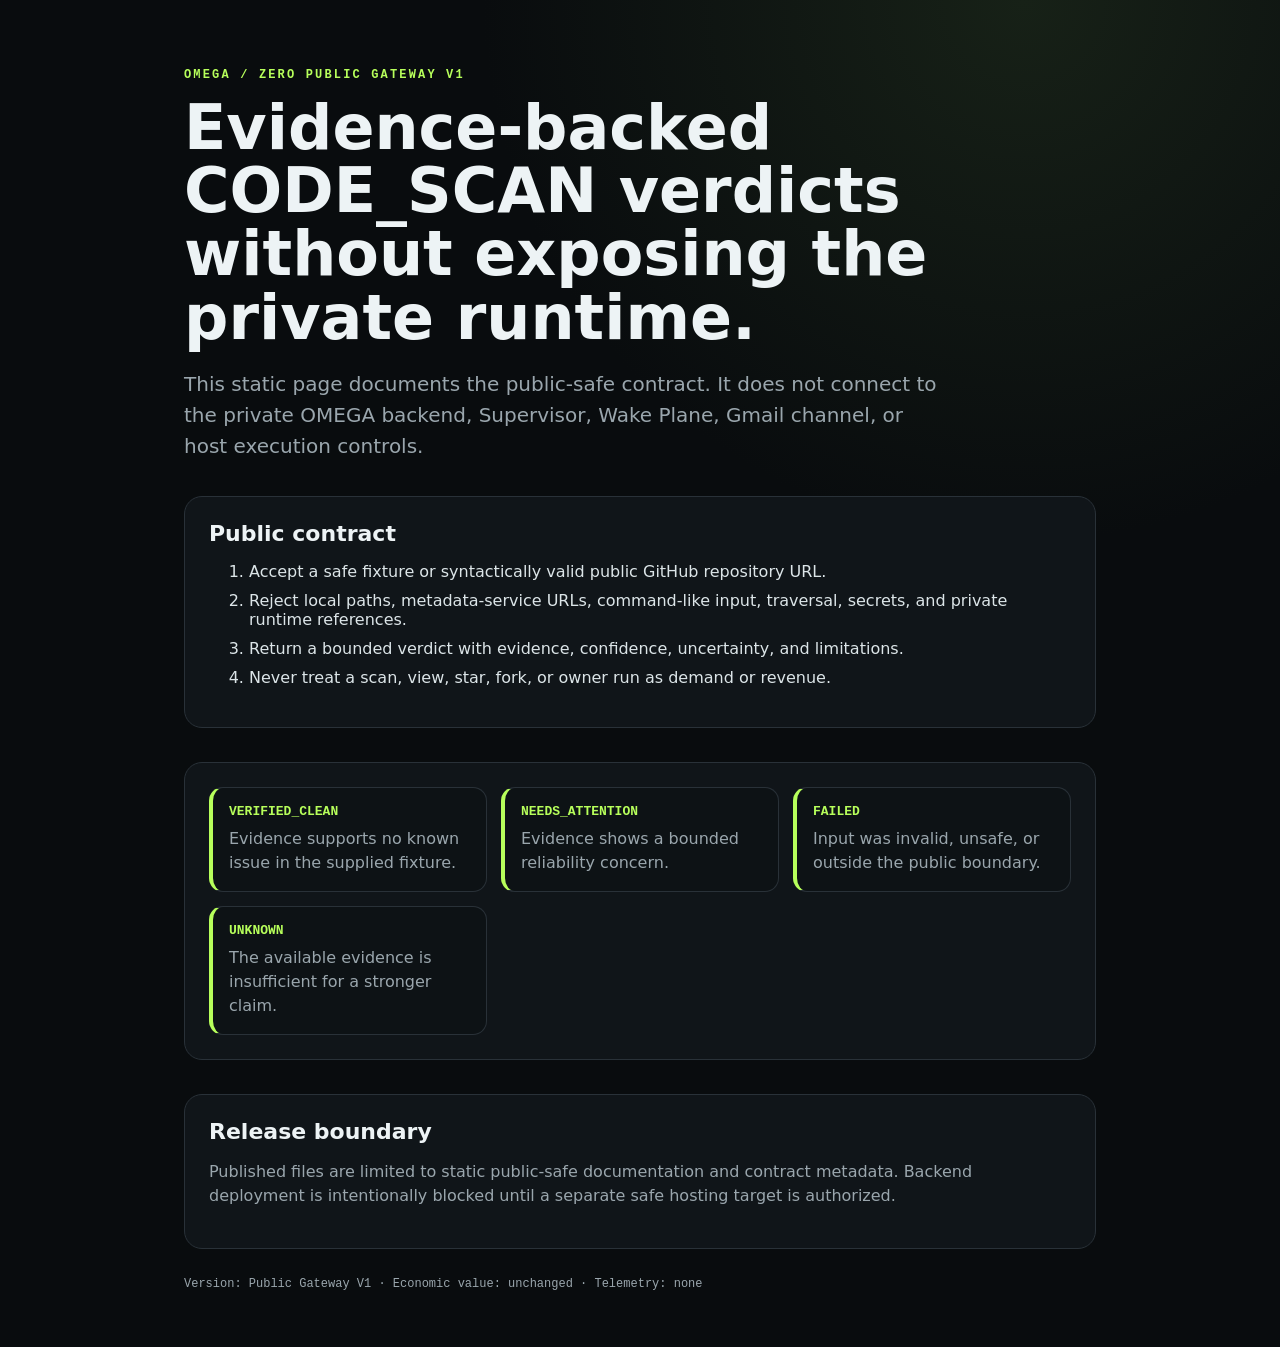
==== docs/public-gateway/index.html @ 918d4a63 "Add Public Gateway V1 static release surface" ====
<!doctype html>
<html lang="en">
<head>
  <meta charset="utf-8">
  <meta name="viewport" content="width=device-width, initial-scale=1">
  <title>OMEGA / ZERO Public Gateway V1</title>
  <link rel="stylesheet" href="./styles.css">
</head>
<body>
  <main>
    <p class="eyebrow">OMEGA / ZERO PUBLIC GATEWAY V1</p>
    <h1>Evidence-backed CODE_SCAN verdicts without exposing the private runtime.</h1>
    <p class="lead">This static page documents the public-safe contract. It does not connect to the private OMEGA backend, Supervisor, Wake Plane, Gmail channel, or host execution controls.</p>

    <section>
      <h2>Public contract</h2>
      <ol>
        <li>Accept a safe fixture or syntactically valid public GitHub repository URL.</li>
        <li>Reject local paths, metadata-service URLs, command-like input, traversal, secrets, and private runtime references.</li>
        <li>Return a bounded verdict with evidence, confidence, uncertainty, and limitations.</li>
        <li>Never treat a scan, view, star, fork, or owner run as demand or revenue.</li>
      </ol>
    </section>

    <section class="cards">
      <article><strong>VERIFIED_CLEAN</strong><span>Evidence supports no known issue in the supplied fixture.</span></article>
      <article><strong>NEEDS_ATTENTION</strong><span>Evidence shows a bounded reliability concern.</span></article>
      <article><strong>FAILED</strong><span>Input was invalid, unsafe, or outside the public boundary.</span></article>
      <article><strong>UNKNOWN</strong><span>The available evidence is insufficient for a stronger claim.</span></article>
    </section>

    <section>
      <h2>Release boundary</h2>
      <p>Published files are limited to static public-safe documentation and contract metadata. Backend deployment is intentionally blocked until a separate safe hosting target is authorized.</p>
    </section>

    <footer>Version: Public Gateway V1 · Economic value: unchanged · Telemetry: none</footer>
  </main>
</body>
</html>
---- docs/public-gateway/styles.css ----
:root{color-scheme:dark;--bg:#090c0e;--panel:#12171b;--line:#293138;--text:#edf3f5;--muted:#9aa6ad;--accent:#b7ff5b;--warn:#ffcf66;font-family:Inter,ui-sans-serif,system-ui,sans-serif}*{box-sizing:border-box}body{margin:0;min-height:100vh;background:radial-gradient(circle at 80% 0,#172117 0,transparent 32%),var(--bg);color:var(--text)}main{max-width:960px;margin:0 auto;padding:56px 24px}.eyebrow{color:var(--accent);font:700 12px ui-monospace,monospace;letter-spacing:.18em}h1{font-size:clamp(32px,6vw,62px);line-height:1.02;margin:14px 0 18px}.lead{font-size:20px;line-height:1.55;color:var(--muted);max-width:760px}section{margin-top:34px;padding:24px;border:1px solid var(--line);background:rgba(18,23,27,.86);border-radius:18px}h2{margin:0 0 14px;font-size:22px}li{margin:10px 0;color:#dce5e8}.cards{display:grid;grid-template-columns:repeat(auto-fit,minmax(210px,1fr));gap:14px}.cards article{border:1px solid var(--line);border-left:4px solid var(--accent);border-radius:14px;padding:16px;background:#0d1215}.cards strong{display:block;margin-bottom:8px;font:700 13px ui-monospace,monospace;color:var(--accent)}.cards span,p{color:var(--muted);line-height:1.5}footer{margin-top:28px;color:var(--muted);font:12px ui-monospace,monospace}
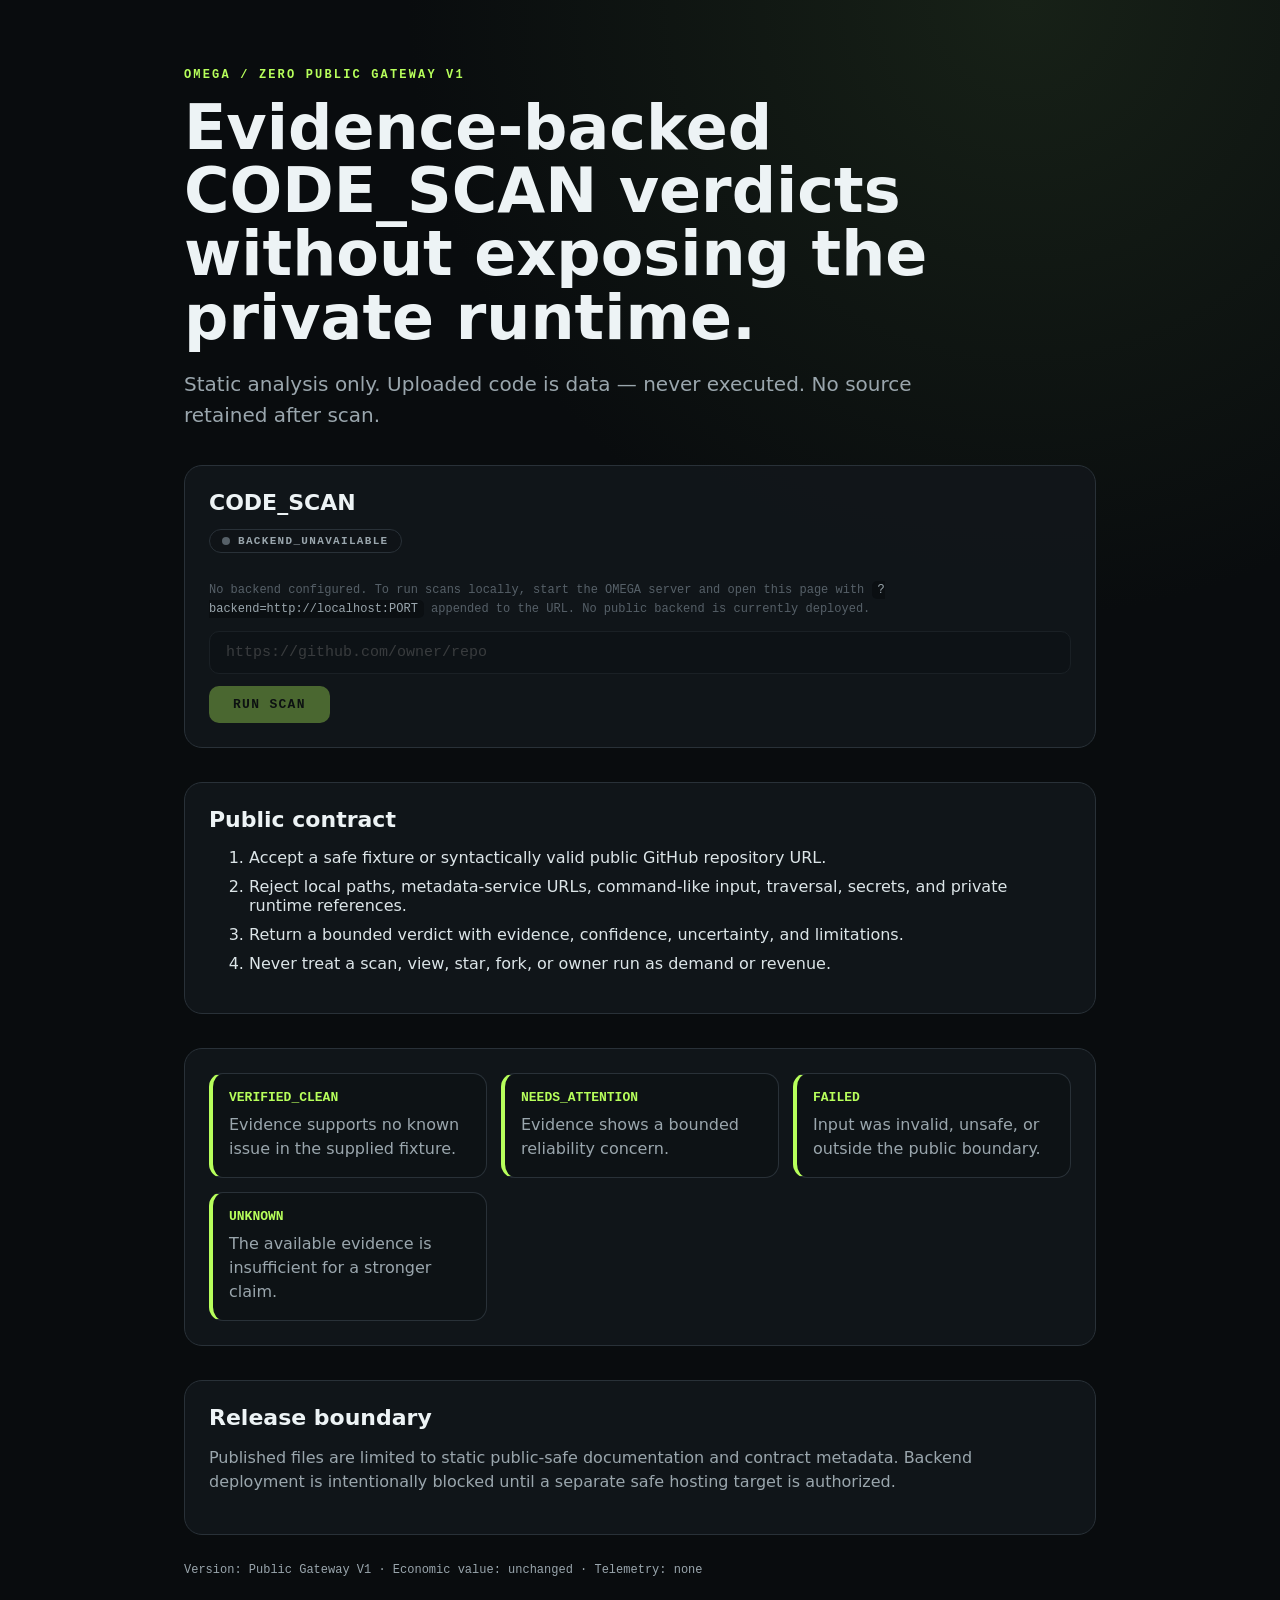
==== commit fee6509d: "Frontend integration + portability fixes (PUBLIC-GATEWAY-FRONTEND-INTEGRATION-RELEASE-V1) Failure cl" ====
--- a/docs/public-gateway/index.html
+++ b/docs/public-gateway/index.html
@@ -5,13 +5,78 @@
   <meta name="viewport" content="width=device-width, initial-scale=1">
   <title>OMEGA / ZERO Public Gateway V1</title>
   <link rel="stylesheet" href="./styles.css">
+  <style>
+    /* Scan panel extensions */
+    .backend-badge{display:inline-flex;align-items:center;gap:8px;padding:5px 12px;border-radius:99px;font:700 11px ui-monospace,monospace;letter-spacing:.12em;border:1px solid var(--line);margin-bottom:18px}
+    .backend-badge .dot{width:8px;height:8px;border-radius:50%;flex-shrink:0}
+    .badge-unavailable{color:var(--muted);background:#0f1317}
+    .badge-unavailable .dot{background:#566068}
+    .badge-local{color:#ffcf66;background:#141008}
+    .badge-local .dot{background:#ffcf66}
+    .badge-live{color:var(--accent);background:#0a1206}
+    .badge-live .dot{background:var(--accent)}
+    .scan-form{display:flex;flex-direction:column;gap:12px}
+    .scan-form input[type=text]{background:#0b0f12;border:1px solid var(--line);color:var(--text);padding:12px 16px;border-radius:10px;font:15px ui-monospace,monospace;outline:none;transition:border-color .15s}
+    .scan-form input[type=text]:focus{border-color:var(--accent)}
+    .scan-form input:disabled{opacity:.4;cursor:not-allowed}
+    .scan-form button{align-self:flex-start;background:var(--accent);color:#060a04;font:700 13px ui-monospace,monospace;letter-spacing:.1em;padding:11px 24px;border:none;border-radius:10px;cursor:pointer;transition:opacity .15s}
+    .scan-form button:disabled{opacity:.35;cursor:not-allowed}
+    .scan-form button:not(:disabled):hover{opacity:.85}
+    .progress-row{display:flex;align-items:center;gap:10px;font:13px ui-monospace,monospace;color:var(--muted);margin-top:4px}
+    .spinner{width:14px;height:14px;border:2px solid #2a3038;border-top-color:var(--accent);border-radius:50%;animation:spin .7s linear infinite;flex-shrink:0}
+    @keyframes spin{to{transform:rotate(360deg)}}
+    .result-block{margin-top:18px;border-radius:14px;border:1px solid var(--line);overflow:hidden}
+    .result-header{padding:14px 18px;display:flex;align-items:center;justify-content:space-between;gap:12px;border-bottom:1px solid var(--line)}
+    .verdict-chip{font:700 12px ui-monospace,monospace;letter-spacing:.1em;padding:4px 12px;border-radius:99px}
+    .verdict-VERIFIED_CLEAN{background:#0a1a0a;color:#6ee06e;border:1px solid #274027}
+    .verdict-NEEDS_ATTENTION{background:#141008;color:#ffcf66;border:1px solid #3a2f0a}
+    .verdict-FAILED{background:#180808;color:#f07070;border:1px solid #3a1a1a}
+    .verdict-UNKNOWN{background:#0f1317;color:var(--muted);border:1px solid var(--line)}
+    .result-meta{font:12px ui-monospace,monospace;color:var(--muted)}
+    .result-body{padding:18px}
+    .finding-item{border:1px solid var(--line);border-radius:10px;padding:12px 16px;margin-bottom:10px;background:#0b0f12}
+    .finding-item:last-child{margin-bottom:0}
+    .finding-id{font:700 12px ui-monospace,monospace;color:var(--accent);margin-bottom:4px}
+    .finding-evidence{color:#b0bcc4;font-size:14px;line-height:1.5;margin:4px 0}
+    .sev-HIGH{color:#f07070}.sev-MEDIUM{color:#ffcf66}.sev-LOW{color:var(--accent)}.sev-INFO{color:var(--muted)}
+    .limits-block{margin-top:14px;padding:12px 16px;border:1px solid var(--line);border-radius:10px;background:#0b0f12}
+    .limits-block ul{margin:6px 0 0;padding-left:18px;color:var(--muted);font-size:13px;line-height:1.7}
+    .uncertainty-row{margin-top:10px;font-size:13px;color:var(--muted)}
+    .uncertainty-row strong{color:#b0bcc4}
+    .config-hint{font:12px ui-monospace,monospace;color:#566068;margin-top:10px;line-height:1.6}
+    .config-hint code{background:#0b0f12;padding:2px 6px;border-radius:5px;color:#9aa6ad}
+    .error-msg{color:#f07070;font:13px ui-monospace,monospace;margin-top:8px}
+  </style>
 </head>
 <body>
   <main>
     <p class="eyebrow">OMEGA / ZERO PUBLIC GATEWAY V1</p>
     <h1>Evidence-backed CODE_SCAN verdicts without exposing the private runtime.</h1>
-    <p class="lead">This static page documents the public-safe contract. It does not connect to the private OMEGA backend, Supervisor, Wake Plane, Gmail channel, or host execution controls.</p>
-
+    <p class="lead">Static analysis only. Uploaded code is data — never executed. No source retained after scan.</p>
+
+    <!-- LIVE SCAN PANEL -->
+    <section id="scan-panel">
+      <h2>CODE_SCAN</h2>
+      <div id="backend-badge" class="backend-badge badge-unavailable">
+        <span class="dot"></span>
+        <span id="backend-label">CHECKING BACKEND…</span>
+      </div>
+      <p id="backend-description" class="config-hint"></p>
+
+      <form class="scan-form" id="scan-form" onsubmit="return false">
+        <input type="text" id="url-input" placeholder="https://github.com/owner/repo"
+               autocomplete="off" spellcheck="false" disabled>
+        <button type="button" id="scan-btn" disabled onclick="runScan()">RUN SCAN</button>
+      </form>
+      <div id="progress" class="progress-row" style="display:none">
+        <span class="spinner"></span>
+        <span id="progress-msg">Validating…</span>
+      </div>
+      <div id="error-msg" class="error-msg" style="display:none"></div>
+      <div id="result-block" style="display:none"></div>
+    </section>
+
+    <!-- STATIC CONTRACT DOCS -->
     <section>
       <h2>Public contract</h2>
       <ol>
@@ -36,5 +101,191 @@
 
     <footer>Version: Public Gateway V1 · Economic value: unchanged · Telemetry: none</footer>
   </main>
+
+<script>
+// ─────────────────────────────────────────────────────────────────────────────
+// PUBLIC_API_BASE_URL configuration
+// Priority: URL query param ?backend=<url> → localStorage key omega_backend → absent (UNAVAILABLE)
+// No hard-coded localhost as production. Default: BACKEND_UNAVAILABLE.
+// ─────────────────────────────────────────────────────────────────────────────
+const _params = new URLSearchParams(location.search);
+let PUBLIC_API_BASE_URL = (function() {
+  const fromParam = _params.get('backend');
+  if (fromParam) {
+    try { new URL(fromParam); return fromParam.replace(/\/$/, ''); } catch(_) {}
+  }
+  try {
+    const stored = localStorage.getItem('omega_backend');
+    if (stored) { new URL(stored); return stored.replace(/\/$/, ''); }
+  } catch(_) {}
+  return null;
+})();
+
+// ─────────────────────────────────────────────────────────────────────────────
+// Backend connectivity detection
+// ─────────────────────────────────────────────────────────────────────────────
+const badge     = document.getElementById('backend-badge');
+const badgeLabel = document.getElementById('backend-label');
+const desc      = document.getElementById('backend-description');
+const urlInput  = document.getElementById('url-input');
+const scanBtn   = document.getElementById('scan-btn');
+
+function setBadge(state, labelText, descText) {
+  badge.className = 'backend-badge ' + {
+    UNAVAILABLE: 'badge-unavailable',
+    LOCAL:       'badge-local',
+    LIVE:        'badge-live',
+  }[state] || 'badge-unavailable';
+  badgeLabel.textContent = labelText;
+  desc.innerHTML = descText;
+  const canScan = state !== 'UNAVAILABLE';
+  urlInput.disabled = !canScan;
+  scanBtn.disabled  = !canScan;
+}
+
+async function checkBackend() {
+  if (!PUBLIC_API_BASE_URL) {
+    setBadge('UNAVAILABLE', 'BACKEND_UNAVAILABLE',
+      'No backend configured. To run scans locally, start the OMEGA server and open this page with ' +
+      '<code>?backend=http://localhost:PORT</code> appended to the URL. ' +
+      'No public backend is currently deployed.');
+    return;
+  }
+  setBadge('UNAVAILABLE', 'CHECKING BACKEND…', '');
+  try {
+    const r = await fetch(PUBLIC_API_BASE_URL + '/public/health', { signal: AbortSignal.timeout(6000) });
+    if (!r.ok) throw new Error('HTTP ' + r.status);
+    const h = await r.json();
+    const ds = (h.deployment || h.deployment_status || '').toUpperCase();
+    if (ds.includes('LOCAL') || ds.includes('NOT PUBLICLY')) {
+      setBadge('LOCAL', 'BACKEND_LOCAL',
+        'Connected to a <strong>local</strong> OMEGA server. Scans work from your machine only. ' +
+        'No internet users can reach this backend. Backend: <code>' + escHtml(PUBLIC_API_BASE_URL) + '</code>');
+    } else if (ds.includes('LIVE') || ds.includes('PUBLIC')) {
+      setBadge('LIVE', 'BACKEND_LIVE',
+        'Connected to a live public backend. Backend: <code>' + escHtml(PUBLIC_API_BASE_URL) + '</code>');
+    } else {
+      setBadge('LOCAL', 'BACKEND_LOCAL',
+        'Backend reachable. Deployment status: <code>' + escHtml(ds || 'unknown') + '</code>');
+    }
+  } catch(e) {
+    setBadge('UNAVAILABLE', 'BACKEND_UNAVAILABLE',
+      'Cannot reach backend at <code>' + escHtml(PUBLIC_API_BASE_URL) + '</code>. ' +
+      'Is the OMEGA server running? Error: ' + escHtml(e.message));
+  }
+}
+
+// ─────────────────────────────────────────────────────────────────────────────
+// Scan
+// ─────────────────────────────────────────────────────────────────────────────
+function setProgress(msg) {
+  const p = document.getElementById('progress');
+  p.style.display = msg ? 'flex' : 'none';
+  document.getElementById('progress-msg').textContent = msg || '';
+}
+function setError(msg) {
+  const e = document.getElementById('error-msg');
+  e.style.display = msg ? 'block' : 'none';
+  e.textContent = msg || '';
+}
+function clearResult() {
+  document.getElementById('result-block').style.display = 'none';
+  document.getElementById('result-block').innerHTML = '';
+}
+function escHtml(s) {
+  return String(s).replace(/&/g,'&amp;').replace(/</g,'&lt;').replace(/>/g,'&gt;').replace(/"/g,'&quot;');
+}
+
+function renderResult(data) {
+  const rb = document.getElementById('result-block');
+  const verdict = data.zero_verdict || data.verdict || 'UNKNOWN';
+  const findings = data.findings || [];
+  const limits   = data.limitations || [];
+  const unc      = data.uncertainty  || '';
+  const scanId   = data.scan_id || '';
+  const conf     = data.confidence != null ? (data.confidence * 100).toFixed(0) + '%' : '—';
+
+  let findingsHtml = '';
+  if (findings.length === 0) {
+    findingsHtml = '<p style="color:var(--muted);font-size:13px;margin:0">No findings.</p>';
+  } else {
+    findings.forEach(function(f) {
+      const sev = f.severity || 'INFO';
+      findingsHtml += '<div class="finding-item">' +
+        '<div class="finding-id">' + escHtml(f.finding_id || f.category || '—') + '</div>' +
+        '<div class="finding-evidence">' + escHtml(f.evidence || f.message || '') + '</div>' +
+        '<div style="font:12px ui-monospace,monospace;margin-top:4px">' +
+          'Severity: <span class="sev-' + escHtml(sev) + '">' + escHtml(sev) + '</span>' +
+          (f.file ? ' · File: <span style="color:#9aa6ad">' + escHtml(f.file) + '</span>' : '') +
+        '</div>' +
+      '</div>';
+    });
+  }
+
+  let limitsHtml = '';
+  if (limits.length) {
+    limitsHtml = '<div class="limits-block"><strong style="font:700 12px ui-monospace,monospace;color:var(--muted)">LIMITATIONS</strong>' +
+      '<ul>' + limits.map(function(l){ return '<li>' + escHtml(l) + '</li>'; }).join('') + '</ul></div>';
+  }
+
+  rb.innerHTML = '<div class="result-block">' +
+    '<div class="result-header">' +
+      '<span class="verdict-chip verdict-' + escHtml(verdict) + '">' + escHtml(verdict) + '</span>' +
+      '<span class="result-meta">confidence ' + escHtml(conf) + (scanId ? ' · ' + escHtml(scanId.slice(0,12)) : '') + '</span>' +
+    '</div>' +
+    '<div class="result-body">' +
+      findingsHtml +
+      (unc ? '<div class="uncertainty-row"><strong>Uncertainty:</strong> ' + escHtml(unc) + '</div>' : '') +
+      limitsHtml +
+    '</div>' +
+  '</div>';
+  rb.style.display = 'block';
+}
+
+async function runScan() {
+  const target = urlInput.value.trim();
+  clearResult();
+  setError('');
+  if (!target) { setError('Enter a GitHub repository URL.'); return; }
+  if (!PUBLIC_API_BASE_URL) { setError('No backend configured.'); return; }
+
+  scanBtn.disabled = true;
+  setProgress('Validating input…');
+  try {
+    setProgress('Sending to backend…');
+    const r = await fetch(PUBLIC_API_BASE_URL + '/public/code-scan', {
+      method: 'POST',
+      headers: { 'Content-Type': 'application/json' },
+      body: JSON.stringify({ target }),
+      signal: AbortSignal.timeout(40000),
+    });
+    setProgress('Receiving verdict…');
+    const data = await r.json();
+    setProgress('');
+    if (!r.ok) {
+      setError('Backend error: ' + escHtml(data.error || ('HTTP ' + r.status)));
+    } else {
+      renderResult(data);
+    }
+  } catch(e) {
+    setProgress('');
+    if (e.name === 'TimeoutError') {
+      setError('Scan timed out (>40 s). The backend may be under load.');
+    } else {
+      setError('Connection error: ' + escHtml(e.message));
+    }
+  } finally {
+    scanBtn.disabled = false;
+  }
+}
+
+// Allow Enter key in URL field
+urlInput.addEventListener('keydown', function(e) {
+  if (e.key === 'Enter' && !scanBtn.disabled) runScan();
+});
+
+// Boot
+checkBackend();
+</script>
 </body>
 </html>
